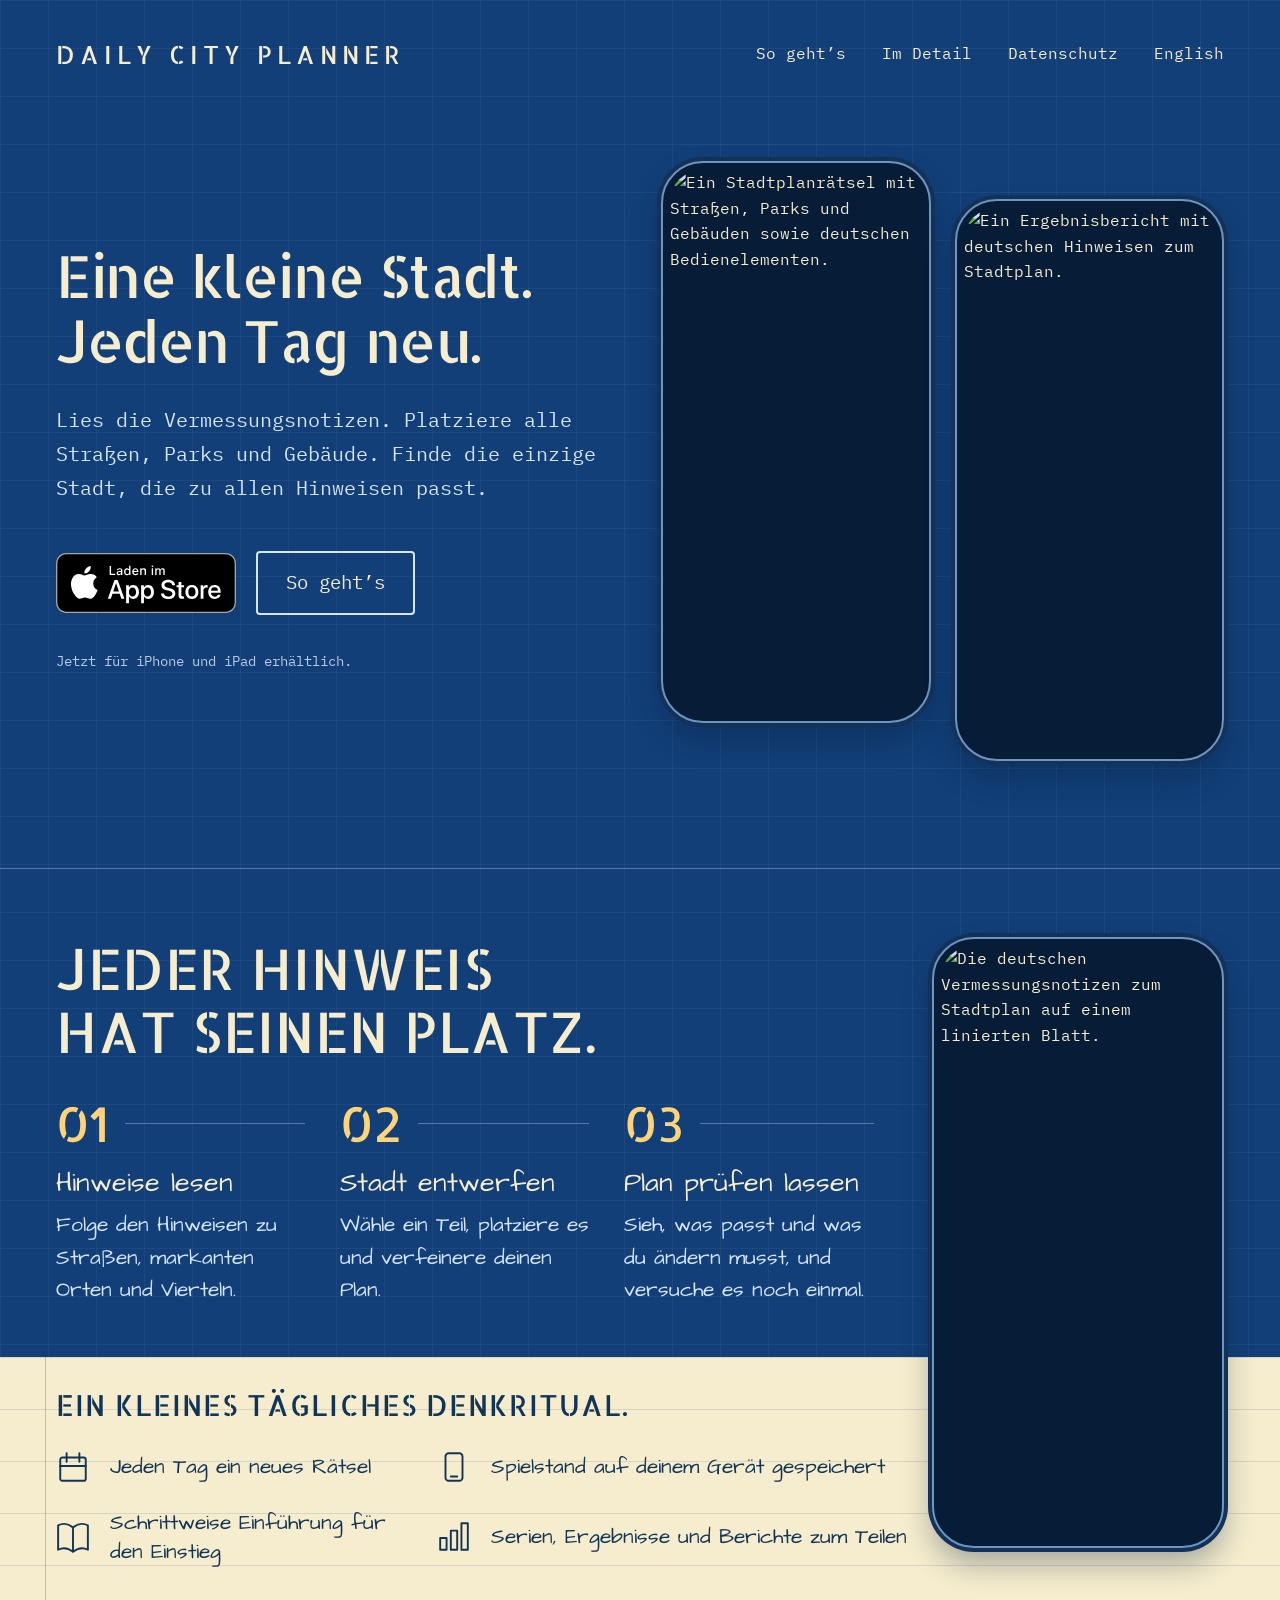
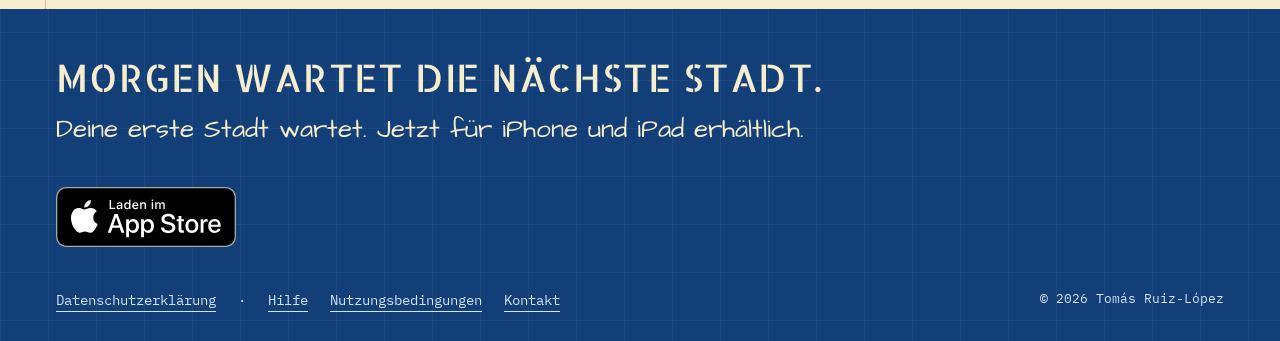
==== de/index.html @ 6173da94 "Localize website, support and privacy pages into German" ====
<!doctype html>
<html lang="de">
<head>
<meta charset="utf-8">
<meta name="viewport" content="width=device-width, initial-scale=1">
<title>Daily City Planner · Eine kleine Stadt. Jeden Tag neu.</title>
<meta name="description" content="Jetzt im App Store für iPhone und iPad. Ein tägliches Logikrätsel: Lies die Vermessungsnotizen, platziere Straßen, Parks und Gebäude und finde die einzige Stadt, die zu allen Hinweisen passt.">
<meta name="apple-itunes-app" content="app-id=6789138152">
<meta name="theme-color" content="#123f78">
<meta property="og:title" content="Daily City Planner">
<meta property="og:description" content="Eine kleine Stadt. Jeden Tag neu. Jetzt im App Store für iPhone und iPad laden.">
<meta property="og:type" content="website">
<meta property="og:url" content="https://truizlop.github.io/daily-city-planner-site/de/">
<meta property="og:image" content="https://truizlop.github.io/daily-city-planner-site/assets/game-city-de.png">
<meta property="og:image:type" content="image/png">
<meta property="og:image:width" content="1320">
<meta property="og:image:height" content="2868">
<meta property="og:image:alt" content="Daily City Planner: ein Stadtplanrätsel mit deutschen Hinweisen und Bedienelementen.">
<meta name="twitter:card" content="summary_large_image">
<meta name="twitter:title" content="Daily City Planner">
<meta name="twitter:description" content="Lies die Hinweise. Platziere alle Straßen, Parks und Gebäude. Finde die einzige Stadt, die zu allen Hinweisen passt.">
<meta name="twitter:image" content="https://truizlop.github.io/daily-city-planner-site/assets/game-city-de.png">
<meta name="twitter:image:alt" content="Daily City Planner: ein Stadtplanrätsel mit deutschen Hinweisen und Bedienelementen.">
<link rel="icon" href="../assets/icon-current.png">
<link rel="preload" href="../assets/fonts/AllertaStencil-Regular.ttf" as="font" type="font/ttf" crossorigin>
<link rel="stylesheet" href="../style.css">
<link rel="canonical" href="https://truizlop.github.io/daily-city-planner-site/de/">
<link rel="alternate" hreflang="en" href="https://truizlop.github.io/daily-city-planner-site/">
<link rel="alternate" hreflang="de" href="https://truizlop.github.io/daily-city-planner-site/de/">
<link rel="alternate" hreflang="x-default" href="https://truizlop.github.io/daily-city-planner-site/">
</head>
<body>
<a class="skip" href="#main">Zum Inhalt springen</a>
<header class="site-header wrap">
<a class="wordmark" href="./" aria-label="Daily City Planner – Startseite">DAILY CITY PLANNER</a>
<nav aria-label="Hauptnavigation"><a href="#how-to-play">So geht’s</a><a href="#details">Im Detail</a><a href="privacy.html">Datenschutz</a><a href="../" lang="en" hreflang="en">English</a></nav>
</header>
<main id="main">
<section class="hero wrap" aria-labelledby="hero-title">
<div class="hero-copy">
<h1 id="hero-title">Eine kleine Stadt.<br>Jeden Tag neu.</h1>
<p class="intro">Lies die Vermessungsnotizen. Platziere alle Straßen, Parks und Gebäude. Finde die einzige Stadt, die zu allen Hinweisen passt.</p>
<div class="actions"><a class="app-store-badge" href="https://apps.apple.com/app/id6789138152"><img src="../assets/download-on-the-app-store-de.svg" width="180" height="60" alt="Laden im App Store"></a><a class="button" href="#how-to-play">So geht’s</a></div>
<p class="availability">Jetzt für iPhone und iPad erhältlich.</p>
</div>
<div class="hero-phones" aria-label="Screenshots des Spiels auf Deutsch">
<figure class="phone"><img src="../assets/game-city-de.png" width="1284" height="2778" alt="Ein Stadtplanrätsel mit Straßen, Parks und Gebäuden sowie deutschen Bedienelementen."></figure>
<figure class="phone result-phone"><img src="../assets/game-approved-de.png" width="1284" height="2778" alt="Ein Ergebnisbericht mit deutschen Hinweisen zum Stadtplan."></figure>
</div>
</section>
<div class="lower-page">
<section class="how wrap" id="how-to-play" aria-labelledby="how-title">
<div class="how-content">
<h2 id="how-title">Jeder Hinweis<br>hat seinen Platz.</h2>
<ol class="steps">
<li><span class="step-number" aria-hidden="true">01</span><h3>Hinweise lesen</h3><p>Folge den Hinweisen zu Straßen, markanten Orten und Vierteln.</p></li>
<li><span class="step-number" aria-hidden="true">02</span><h3>Stadt entwerfen</h3><p>Wähle ein Teil, platziere es und verfeinere deinen Plan.</p></li>
<li><span class="step-number" aria-hidden="true">03</span><h3>Plan prüfen lassen</h3><p>Sieh, was passt und was du ändern musst, und versuche es noch einmal.</p></li>
</ol>
</div>
<figure class="phone detail-phone"><img src="../assets/notes-de.png" width="1170" height="2532" loading="lazy" alt="Die deutschen Vermessungsnotizen zum Stadtplan auf einem linierten Blatt."></figure>
</section>
<section class="paper" id="details" aria-labelledby="details-title">
<div class="wrap paper-inner">
<h2 id="details-title">Ein kleines tägliches Denkritual.</h2>
<ul class="details-list">
<li><svg viewBox="0 0 32 32" aria-hidden="true"><rect x="4" y="7" width="24" height="22" rx="2"/><path d="M10 3v8M22 3v8M4 15h24"/></svg>Jeden Tag ein neues Rätsel</li>
<li><svg viewBox="0 0 32 32" aria-hidden="true"><rect x="8" y="3" width="16" height="26" rx="3"/><path d="M13 25h6"/></svg>Spielstand auf deinem Gerät gespeichert</li>
<li><svg viewBox="0 0 32 32" aria-hidden="true"><path d="M16 7C11 3 6 3 2 5v23c4-2 9-2 14 2 5-4 10-4 14-2V5c-4-2-9-2-14 2v23"/></svg>Schrittweise Einführung für den Einstieg</li>
<li><svg viewBox="0 0 32 32" aria-hidden="true"><path d="M3 28V17h6v11zm10 0V10h6v18zm10 0V3h6v25z"/></svg>Serien, Ergebnisse und Berichte zum Teilen</li>
</ul>
</div>
</section>
</div>
</main>
<footer class="wrap site-footer">
<h2>Morgen wartet die nächste Stadt.</h2>
<p>Deine erste Stadt wartet. Jetzt für iPhone und iPad erhältlich.</p>
<div class="actions footer-actions"><a class="app-store-badge" href="https://apps.apple.com/app/id6789138152"><img src="../assets/download-on-the-app-store-de.svg" width="180" height="60" alt="Laden im App Store"></a></div>
<div class="footer-bottom"><div><a href="privacy.html">Datenschutzerklärung</a><span aria-hidden="true">·</span><a href="support.html">Hilfe</a><a href="terms.html">Nutzungsbedingungen</a><a href="mailto:trlmobilesoftware@gmail.com">Kontakt</a></div><small>© 2026 Tomás Ruiz-López</small></div>
</footer>
</body>
</html>
---- style.css ----
@font-face{font-family:Stencil;src:url('assets/fonts/AllertaStencil-Regular.ttf') format('truetype');font-display:swap}
@font-face{font-family:Mono;src:url('assets/fonts/IBMPlexMono-Regular.ttf') format('truetype');font-display:swap}
@font-face{font-family:Hand;src:url('assets/fonts/ArchitectsDaughter-Regular.ttf') format('truetype');font-display:swap}
:root{color-scheme:dark;--blue:#123f78;--ink:#f5edce;--pale:#d5e5fa;--muted:#b7cbe5;--amber:#ffd479;--line:rgba(207,226,248,.36)}
*{box-sizing:border-box}html{scroll-behavior:smooth;scroll-padding-top:35px}body{margin:0;background-color:var(--blue);background-image:linear-gradient(#bfd7f010 1px,transparent 1px),linear-gradient(90deg,#bfd7f010 1px,transparent 1px);background-size:48px 48px;color:var(--ink);font-family:Mono,monospace;line-height:1.6}a{color:inherit;text-underline-offset:6px}a:hover{color:var(--amber)}a:focus-visible{outline:3px solid var(--amber);outline-offset:6px}.wrap{width:min(1376px,calc(100% - 112px));margin-inline:auto}.skip{position:fixed;left:16px;top:-100px;padding:12px;background:var(--ink);color:var(--blue);z-index:20}.skip:focus{top:12px}.site-header{display:flex;justify-content:space-between;align-items:center;gap:28px;min-height:108px}.wordmark{font:25px/1.4 Stencil,sans-serif;letter-spacing:5px;text-decoration:none}.site-header nav{display:flex;gap:36px;font-size:16px}.site-header nav a{text-decoration:none}.hero{display:grid;grid-template-columns:1fr 1fr;align-items:center;gap:42px;padding-block:14px 68px;min-height:760px}.hero-copy{padding-bottom:4px}h1,h2{font-family:Stencil,sans-serif;font-weight:400;line-height:1.12;letter-spacing:-.025em}h1{font-size:clamp(42px,5.1vw,78px);margin:0 0 30px;white-space:nowrap}.intro{max-width:610px;font-size:clamp(18px,1.6vw,24px);line-height:1.65;color:var(--pale);margin:0 0 42px}.actions{display:flex;gap:20px;flex-wrap:wrap}.button{display:inline-flex;align-items:center;justify-content:center;text-decoration:none;font:19px/1.4 Mono,monospace;border:2px solid var(--pale);border-radius:4px;min-height:64px;padding:14px 28px;transition:background .2s,color .2s}.button:hover{background:var(--ink);color:var(--blue);border-color:var(--ink)}.button.primary{border-color:var(--amber);color:var(--amber)}.button.primary:hover{background:var(--amber);color:var(--blue)}.availability{font-size:14px;line-height:1.8;color:var(--muted);margin:30px 0 0}.hero-phones{display:flex;align-items:flex-start;gap:24px;min-width:0}.phone{margin:0;padding:7px;background:#071c37;border:2px solid #6b96bf;box-shadow:0 0 0 4px #143158,0 16px 30px #061a3655;border-radius:42px;overflow:hidden;min-width:0}.phone img{width:100%;height:auto;display:block;border-radius:32px}.hero-phones .phone{width:calc(50% - 12px)}.result-phone{margin-top:38px}.lower-page{border-top:1px solid var(--line);position:relative}.how{position:relative;padding-top:68px;padding-bottom:50px;min-height:440px}.how-content{width:73%;padding-right:35px}.how h2{font-size:clamp(42px,5vw,72px);text-transform:uppercase;letter-spacing:.01em;margin:0 0 32px}.steps{list-style:none;padding:0;margin:0;display:grid;grid-template-columns:repeat(3,1fr);gap:35px}.step-number{font:48px/1.2 Stencil,sans-serif;color:var(--amber);display:flex;align-items:center;gap:16px}.step-number:after{content:'';height:1px;background:var(--line);flex:1}.steps h3{font:27px/1.35 Hand,cursive;font-weight:400;margin:12px 0 8px;white-space:nowrap}.steps p{font:21px/1.55 Hand,cursive;color:var(--pale);margin:0}.detail-phone{position:absolute;right:0;top:68px;width:25%;z-index:2}.paper{background-color:var(--ink);background-image:linear-gradient(#173e6a22 1px,transparent 1px);background-size:100% 52px;color:#123556;position:relative}.paper:before{content:'';position:absolute;left:3.5%;height:100%;border-left:1px solid #d36d5e77}.paper-inner{padding-block:32px 42px;min-height:250px}.paper h2{font-size:clamp(22px,2.3vw,35px);text-transform:uppercase;letter-spacing:.035em;margin:0 0 28px;width:74%}.details-list{display:grid;grid-template-columns:1fr 1.35fr;gap:24px 32px;list-style:none;margin:0;padding:0;width:73%}.details-list li{display:flex;align-items:center;gap:20px;font:21px/1.4 Hand,cursive}.details-list svg{width:34px;height:34px;flex:0 0 34px;fill:none;stroke:currentColor;stroke-width:1.8;stroke-linecap:round;stroke-linejoin:round}.site-footer{padding-block:46px 30px}.site-footer h2{font-size:clamp(25px,3vw,42px);text-transform:uppercase;letter-spacing:.02em;margin:0 0 12px}.site-footer>p{font:26px/1.5 Hand,cursive;margin:0 0 32px}.footer-bottom{display:flex;justify-content:space-between;gap:24px;color:var(--pale);font-size:14px}.footer-bottom>div{display:flex;gap:22px}.footer-bottom small{font-size:13px}
@media(min-width:1450px){.hero{min-height:780px}.hero-phones{gap:28px}.hero-phones .phone{width:calc(50% - 14px)}}
@media(max-width:1100px){.wrap{width:calc(100% - 64px)}.wordmark{font-size:20px;letter-spacing:3px}.site-header nav{gap:20px;font-size:14px}.hero{gap:30px;min-height:610px}.intro{font-size:18px}.button{font-size:15px;padding:12px 18px;min-height:54px}.actions{gap:14px}.hero-phones{gap:16px}.hero-phones .phone{width:calc(50% - 8px)}.phone{border-radius:28px;padding:5px}.phone img{border-radius:21px}.steps{gap:20px}.steps h3{font-size:21px;white-space:normal}.steps p{font-size:18px}.details-list li{font-size:18px;gap:12px}.details-list{gap:20px}.detail-phone{top:90px}.how{min-height:400px}.paper-inner{min-height:225px}.availability{font-size:12px}.site-footer h2{font-size:30px}}
@media(max-width:760px){.wrap{width:calc(100% - 40px)}.site-header{min-height:110px;align-items:flex-start;flex-direction:column;justify-content:center;gap:14px}.wordmark{font-size:20px;letter-spacing:3px}.site-header nav{font-size:13px;gap:26px}.hero{display:flex;flex-direction:column;gap:36px;padding-top:38px;padding-bottom:44px;min-height:0;align-items:stretch}.hero-copy{padding:0}h1{font-size:clamp(34px,7.5vw,55px);white-space:normal;line-height:1.18;margin-bottom:24px}.intro{font-size:17px;max-width:540px;margin-bottom:26px}.button{font-size:14px;padding:12px 18px}.availability{font-size:12px;margin-top:22px}.hero-phones{max-width:560px;margin:auto;gap:18px;width:100%;padding:4px}.hero-phones .phone{width:calc(50% - 9px)}.phone{border-radius:25px;padding:4px}.phone img{border-radius:19px}.result-phone{margin-top:26px}.how{padding-top:40px;padding-bottom:40px}.how-content{width:100%;padding:0}.how h2{font-size:40px;margin-bottom:30px}.steps{grid-template-columns:1fr;gap:28px}.steps li{display:grid;grid-template-columns:58px 1fr;gap:0 18px}.step-number{grid-row:span 2;font-size:36px;align-items:flex-start}.step-number:after{display:none}.steps h3{font-size:25px;margin:0 0 6px}.steps p{font-size:19px;max-width:380px}.detail-phone{position:relative;top:auto;right:auto;width:min(70%,280px);margin:38px auto 0}.paper-inner{padding:32px 0}.paper h2{width:100%;font-size:26px;line-height:1.35;margin-bottom:25px}.details-list{width:100%;grid-template-columns:1fr;gap:22px}.details-list li{font-size:21px;gap:18px}.paper:before{left:10px}.site-footer{padding-top:34px}.site-footer h2{font-size:27px;line-height:1.3}.site-footer>p{font-size:21px}.footer-bottom{flex-direction:column;font-size:13px;gap:24px}.footer-bottom small{font-size:12px}}
@media(prefers-reduced-motion:reduce){html{scroll-behavior:auto}.button{transition:none}}

.footer-actions{margin-bottom:36px}

.actions{align-items:center;gap:20px}.app-store-badge{display:inline-flex;flex-shrink:0;padding:6px 0;text-decoration:none}.app-store-badge img{display:block;width:180px;height:auto}.app-store-badge:focus-visible{border-radius:5px}

/* Language links and longer translated copy retain the blueprint layout. */
.site-header nav{flex-wrap:wrap;justify-content:flex-end}.footer-bottom>div{flex-wrap:wrap}html:lang(de) h1{white-space:normal;font-size:clamp(38px,4.5vw,68px)}html:lang(de) .steps h3{white-space:normal}html:lang(de) .how h2{font-size:clamp(36px,4.4vw,64px)}
@media(max-width:760px){.site-header nav{justify-content:flex-start;gap:12px 24px}html:lang(de) h1{font-size:clamp(32px,7.5vw,55px)}html:lang(de) .how h2{font-size:36px}.site-header{padding-block:18px}}
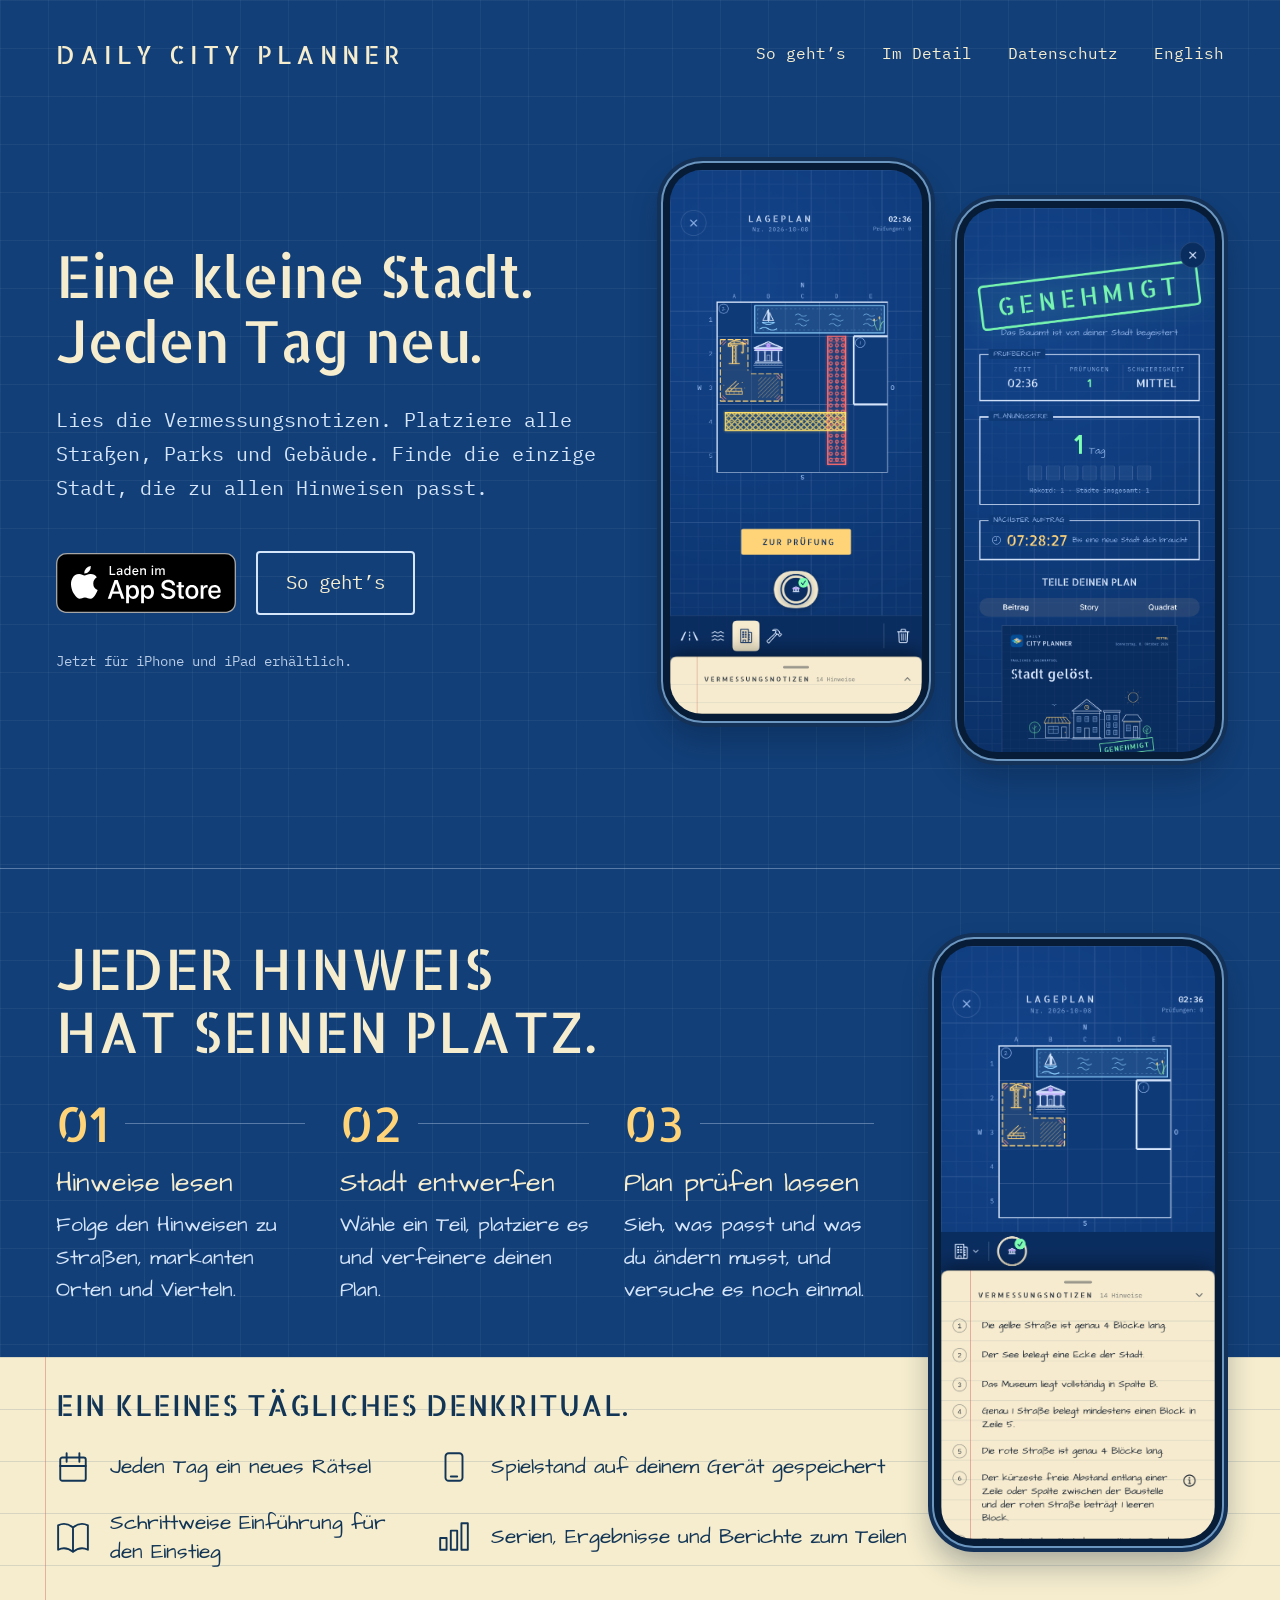
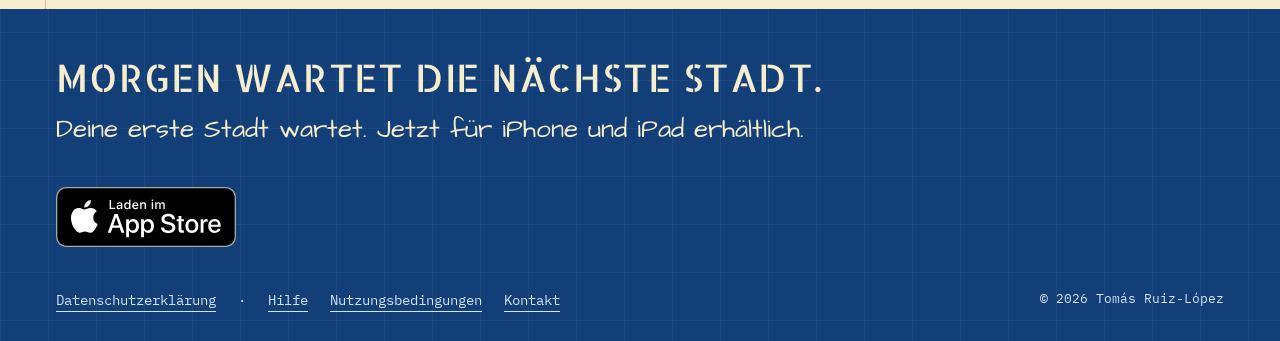
==== commit 07c16108: "Add native German gameplay captures to localized website" ====
--- a/de/index.html
+++ b/de/index.html
@@ -13,8 +13,8 @@
 <meta property="og:url" content="https://truizlop.github.io/daily-city-planner-site/de/">
 <meta property="og:image" content="https://truizlop.github.io/daily-city-planner-site/assets/game-city-de.png">
 <meta property="og:image:type" content="image/png">
-<meta property="og:image:width" content="1320">
-<meta property="og:image:height" content="2868">
+<meta property="og:image:width" content="1284">
+<meta property="og:image:height" content="2778">
 <meta property="og:image:alt" content="Daily City Planner: ein Stadtplanrätsel mit deutschen Hinweisen und Bedienelementen.">
 <meta name="twitter:card" content="summary_large_image">
 <meta name="twitter:title" content="Daily City Planner">
@@ -44,8 +44,8 @@
 <p class="availability">Jetzt für iPhone und iPad erhältlich.</p>
 </div>
 <div class="hero-phones" aria-label="Screenshots des Spiels auf Deutsch">
-<figure class="phone"><img src="../assets/game-city-de.png" width="1284" height="2778" alt="Ein Stadtplanrätsel mit Straßen, Parks und Gebäuden sowie deutschen Bedienelementen."></figure>
-<figure class="phone result-phone"><img src="../assets/game-approved-de.png" width="1284" height="2778" alt="Ein Ergebnisbericht mit deutschen Hinweisen zum Stadtplan."></figure>
+<figure class="phone"><img src="../assets/game-city-de.png" width="1284" height="2778" alt="Ein Stadtplanrätsel mit Straßen, einem See, einem Museum und einer Baustelle sowie deutschen Bedienelementen."></figure>
+<figure class="phone result-phone"><img src="../assets/game-approved-de.png" width="1284" height="2778" alt="Ein genehmigter Stadtplan mit deutschem Prüfbericht, einer eintägigen Planungsserie und einer Vorschau zum Teilen."></figure>
 </div>
 </section>
 <div class="lower-page">
@@ -58,7 +58,7 @@
 <li><span class="step-number" aria-hidden="true">03</span><h3>Plan prüfen lassen</h3><p>Sieh, was passt und was du ändern musst, und versuche es noch einmal.</p></li>
 </ol>
 </div>
-<figure class="phone detail-phone"><img src="../assets/notes-de.png" width="1170" height="2532" loading="lazy" alt="Die deutschen Vermessungsnotizen zum Stadtplan auf einem linierten Blatt."></figure>
+<figure class="phone detail-phone"><img src="../assets/notes-de.png" width="1284" height="2778" loading="lazy" alt="Die deutschen Vermessungsnotizen zum Stadtplan auf einem linierten Blatt."></figure>
 </section>
 <section class="paper" id="details" aria-labelledby="details-title">
 <div class="wrap paper-inner">
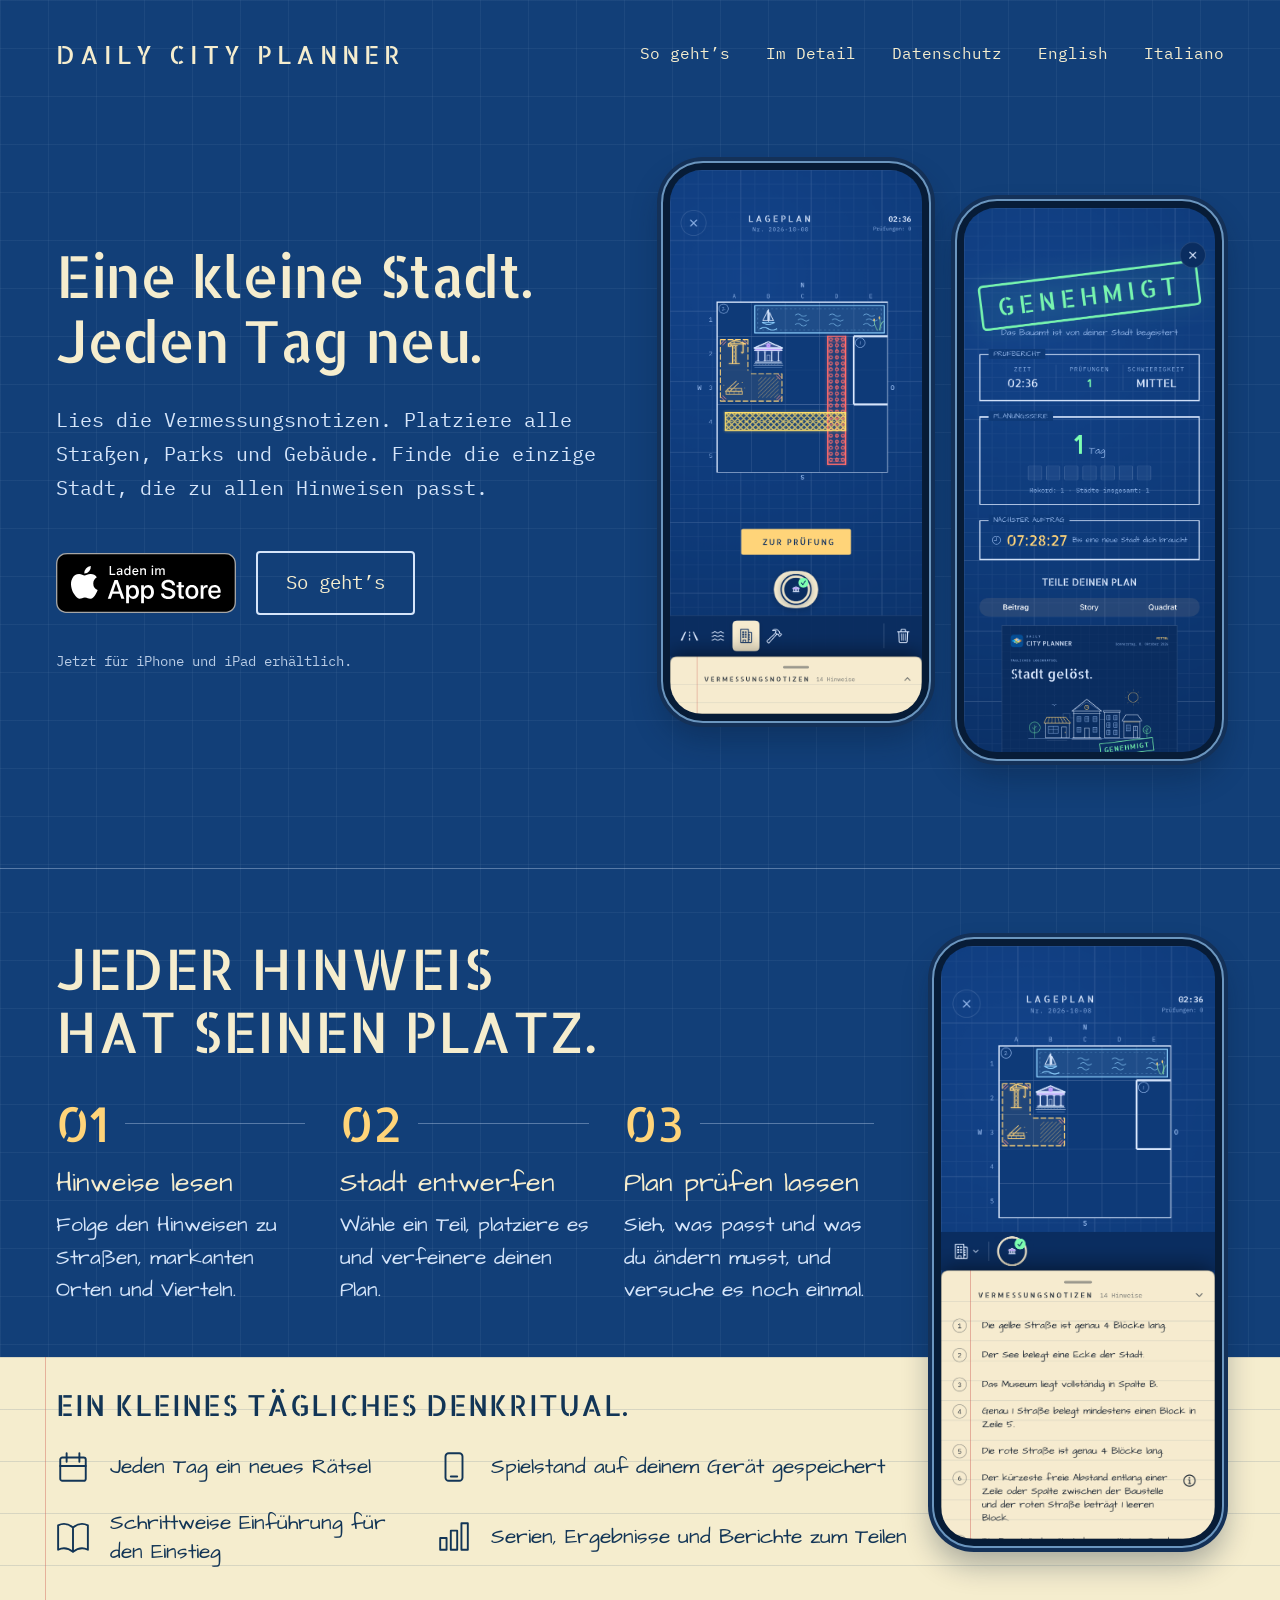
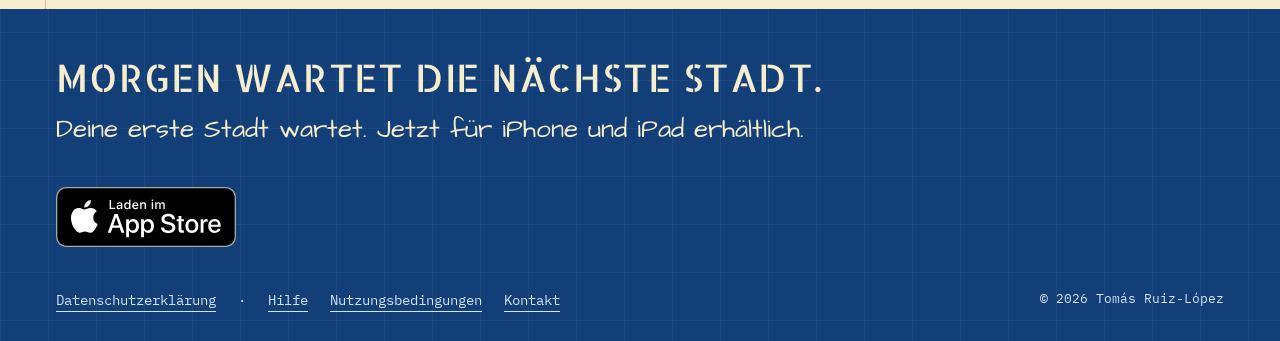
==== commit d39004ec: "Add Italian website, legal pages and native screenshots" ====
--- a/de/index.html
+++ b/de/index.html
@@ -28,12 +28,12 @@
 <link rel="alternate" hreflang="en" href="https://truizlop.github.io/daily-city-planner-site/">
 <link rel="alternate" hreflang="de" href="https://truizlop.github.io/daily-city-planner-site/de/">
 <link rel="alternate" hreflang="x-default" href="https://truizlop.github.io/daily-city-planner-site/">
-</head>
+<link rel="alternate" hreflang="it" href="https://truizlop.github.io/daily-city-planner-site/it/"></head>
 <body>
 <a class="skip" href="#main">Zum Inhalt springen</a>
 <header class="site-header wrap">
 <a class="wordmark" href="./" aria-label="Daily City Planner – Startseite">DAILY CITY PLANNER</a>
-<nav aria-label="Hauptnavigation"><a href="#how-to-play">So geht’s</a><a href="#details">Im Detail</a><a href="privacy.html">Datenschutz</a><a href="../" lang="en" hreflang="en">English</a></nav>
+<nav aria-label="Hauptnavigation"><a href="#how-to-play">So geht’s</a><a href="#details">Im Detail</a><a href="privacy.html">Datenschutz</a><a href="../" lang="en" hreflang="en">English</a><a href="../it/" lang="it" hreflang="it">Italiano</a></nav>
 </header>
 <main id="main">
 <section class="hero wrap" aria-labelledby="hero-title">
